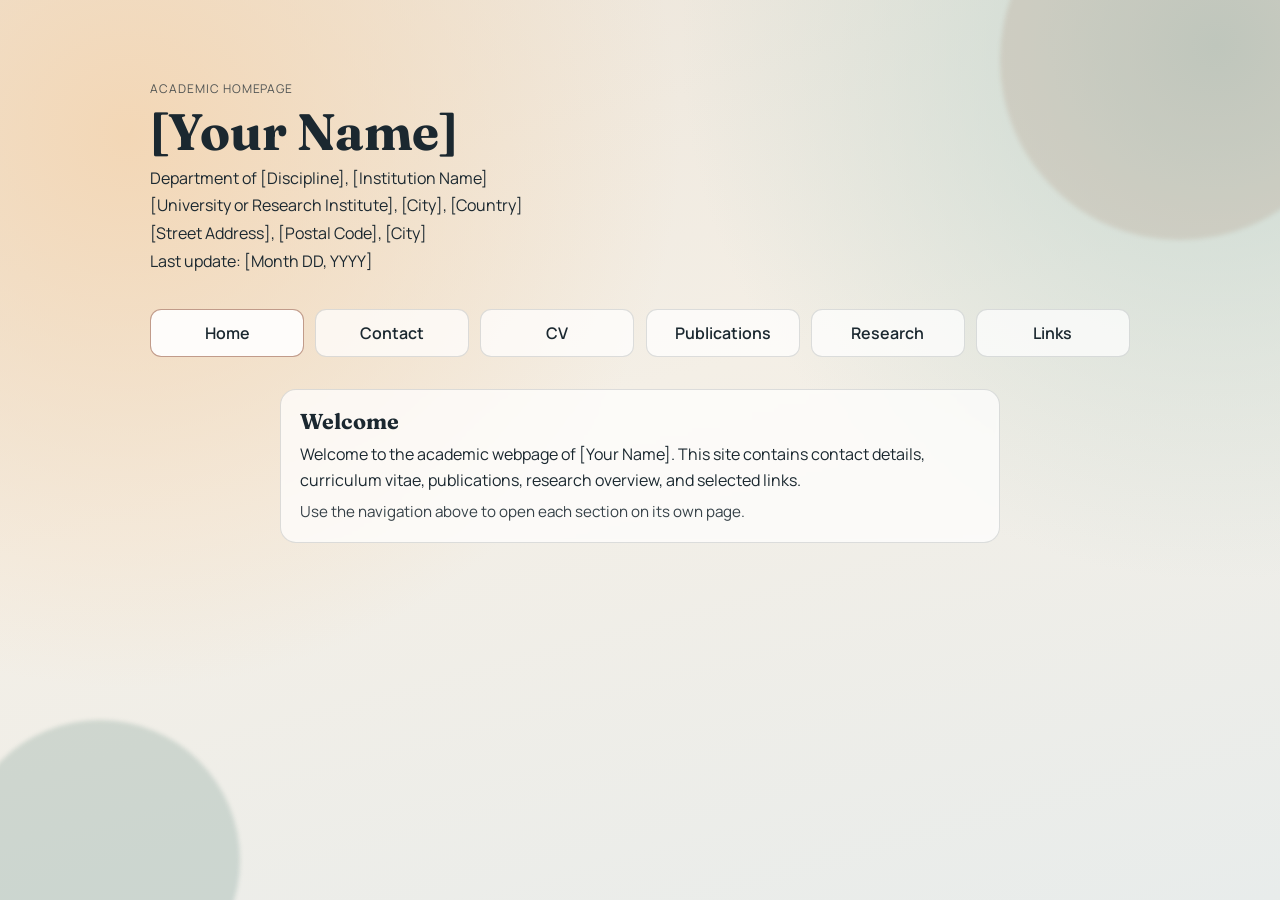
==== index.html @ 137142b9 "First draft" ====
<!DOCTYPE html>
<html lang="en">
<head>
  <meta charset="UTF-8" />
  <meta name="viewport" content="width=device-width, initial-scale=1.0" />
  <title>Miklos Redei | Portfolio</title>
  <link rel="preconnect" href="https://fonts.googleapis.com" />
  <link rel="preconnect" href="https://fonts.gstatic.com" crossorigin />
  <link href="https://fonts.googleapis.com/css2?family=Fraunces:wght@500;700&family=Manrope:wght@400;500;700&display=swap" rel="stylesheet" />
  <link rel="stylesheet" href="styles.css" />
</head>
<body>
  <div class="bg-shape bg-shape-a" aria-hidden="true"></div>
  <div class="bg-shape bg-shape-b" aria-hidden="true"></div>

  <header class="hero wrapper">
    <p class="eyebrow">Academic Homepage</p>
    <h1>[Your Name]</h1>
    <p class="subtitle">Department of [Discipline], [Institution Name]</p>
    <p class="subtitle">[University or Research Institute], [City], [Country]</p>
    <p class="address">[Street Address], [Postal Code], [City]</p>
    <p class="updated">Last update: [Month DD, YYYY]</p>
  </header>

  <nav class="wrapper nav-grid" aria-label="Section navigation">
    <a href="index.html" class="active" aria-current="page">Home</a>
    <a href="contact.html">Contact</a>
    <a href="cv.html">CV</a>
    <a href="publications.html">Publications</a>
    <a href="research.html">Research</a>
    <a href="links.html">Links</a>
  </nav>

  <main class="wrapper sections section-content">
    <section class="card">
      <h2>Welcome</h2>
      <p>Welcome to the academic webpage of [Your Name]. This site contains contact details, curriculum vitae, publications, research overview, and selected links.</p>
      <p class="note">Use the navigation above to open each section on its own page.</p>
    </section>
  </main>
</body>
</html>
---- styles.css ----
:root {
  --bg: #f4efe6;
  --surface: rgba(255, 255, 255, 0.72);
  --ink: #1b2830;
  --accent: #8f4c2f;
  --line: rgba(27, 40, 48, 0.14);
}

* {
  box-sizing: border-box;
}

body {
  margin: 0;
  min-height: 100vh;
  font-family: "Manrope", sans-serif;
  color: var(--ink);
  background:
    radial-gradient(circle at 10% 15%, #f3d7b6 0%, transparent 40%),
    radial-gradient(circle at 95% 5%, #c7d8d1 0%, transparent 36%),
    linear-gradient(165deg, #ece5da 0%, var(--bg) 45%, #e8eceb 100%);
  position: relative;
  overflow-x: hidden;
}

.wrapper {
  width: min(980px, 92vw);
  margin: 0 auto;
}

.bg-shape {
  position: fixed;
  z-index: -1;
  border-radius: 999px;
  filter: blur(2px);
}

.bg-shape-a {
  width: 360px;
  height: 360px;
  background: rgba(143, 76, 47, 0.12);
  top: -120px;
  right: -80px;
}

.bg-shape-b {
  width: 280px;
  height: 280px;
  background: rgba(34, 94, 82, 0.16);
  bottom: -100px;
  left: -40px;
}

.hero {
  padding: 5rem 0 2rem;
}

.eyebrow {
  margin: 0;
  text-transform: uppercase;
  letter-spacing: 0.08em;
  font-size: 0.75rem;
  opacity: 0.75;
}

h1 {
  margin: 0.5rem 0;
  font-family: "Fraunces", serif;
  font-size: clamp(2rem, 4vw, 3.2rem);
  line-height: 1.05;
}

.subtitle,
.address,
.updated {
  margin: 0.35rem 0;
}

.nav-grid {
  display: grid;
  grid-template-columns: repeat(auto-fit, minmax(140px, 1fr));
  gap: 0.7rem;
  padding-bottom: 2rem;
}

.nav-grid a {
  text-decoration: none;
  color: var(--ink);
  background: var(--surface);
  border: 1px solid var(--line);
  border-radius: 0.7rem;
  padding: 0.75rem 0.9rem;
  text-align: center;
  font-weight: 600;
  transition: transform 160ms ease, border-color 160ms ease;
}

.nav-grid a:hover {
  transform: translateY(-2px);
  border-color: rgba(143, 76, 47, 0.55);
}

.nav-grid a.active {
  border-color: rgba(143, 76, 47, 0.55);
  background: rgba(255, 255, 255, 0.9);
}

.sections {
  display: grid;
  gap: 1rem;
  padding-bottom: 3rem;
}

.section-content {
  max-width: 720px;
}

.card {
  background: var(--surface);
  border: 1px solid var(--line);
  border-radius: 1rem;
  padding: 1.1rem 1.2rem;
  backdrop-filter: blur(2px);
}

h2 {
  margin: 0 0 0.45rem;
  font-family: "Fraunces", serif;
  font-size: 1.35rem;
}

.card p {
  margin: 0;
  line-height: 1.6;
}

.card p + p {
  margin-top: 0.45rem;
}

.card a {
  color: var(--accent);
}

.note {
  font-size: 0.95rem;
  opacity: 0.88;
}

.clean-list {
  margin: 0;
  padding-left: 1.15rem;
  line-height: 1.6;
}

.clean-list li + li {
  margin-top: 0.35rem;
}

.wide-content {
  max-width: 960px;
}

.section-nav {
  display: grid;
  grid-template-columns: repeat(auto-fit, minmax(210px, 1fr));
  gap: 0.55rem;
}

.section-nav a {
  display: block;
  text-decoration: none;
  color: var(--ink);
  background: rgba(255, 255, 255, 0.64);
  border: 1px solid var(--line);
  border-radius: 0.65rem;
  padding: 0.65rem 0.75rem;
  font-weight: 600;
}

.section-nav a:hover {
  border-color: rgba(143, 76, 47, 0.55);
}

@media (max-width: 640px) {
  .hero {
    padding-top: 3.5rem;
  }

  .nav-grid a {
    font-size: 0.95rem;
  }
}
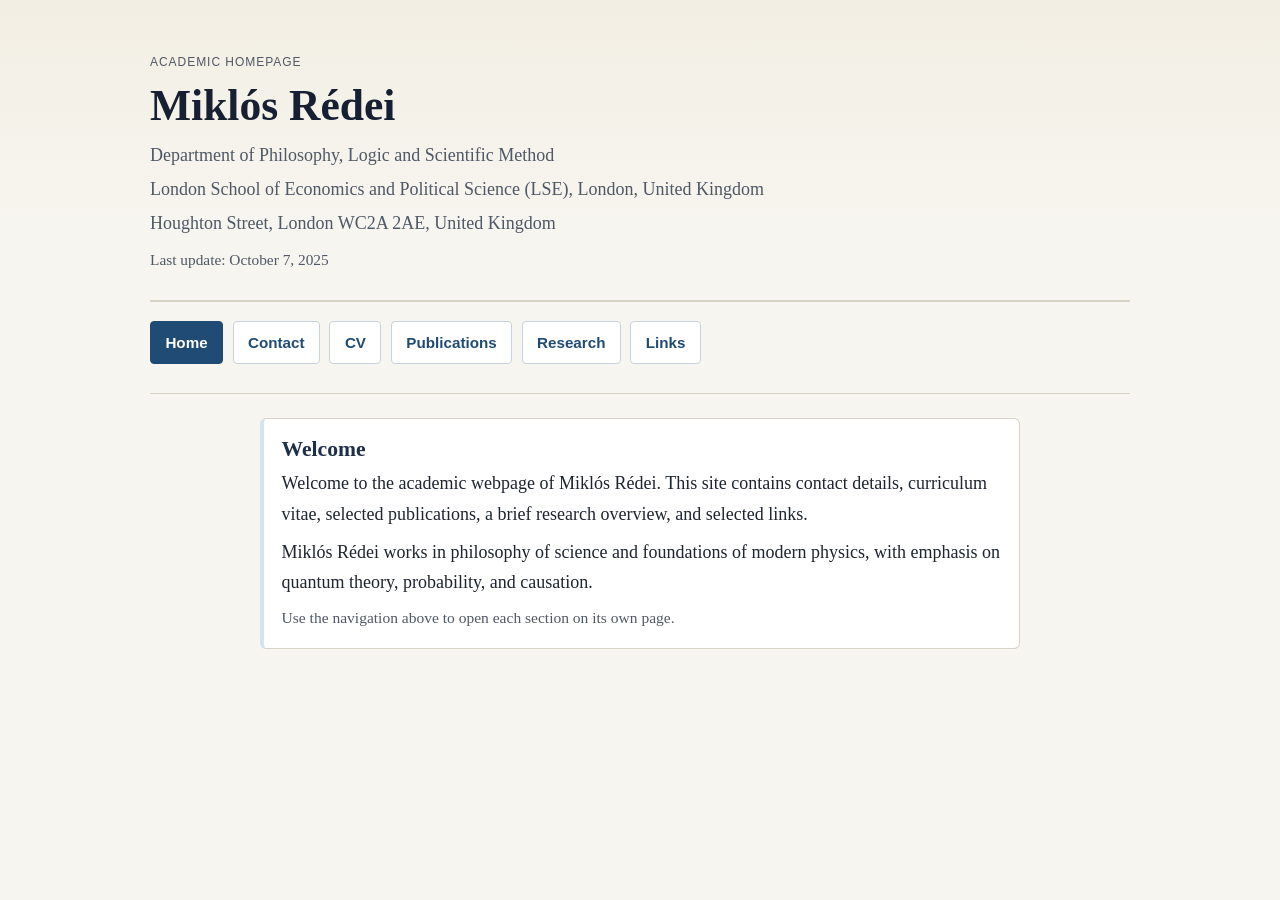
==== commit 5a0c4963: "Added information" ====
--- a/index.html
+++ b/index.html
@@ -3,11 +3,11 @@
 <head>
   <meta charset="UTF-8" />
   <meta name="viewport" content="width=device-width, initial-scale=1.0" />
-  <title>Miklos Redei | Portfolio</title>
+  <title>Miklós Rédei | Portfolio</title>
   <link rel="preconnect" href="https://fonts.googleapis.com" />
   <link rel="preconnect" href="https://fonts.gstatic.com" crossorigin />
   <link href="https://fonts.googleapis.com/css2?family=Fraunces:wght@500;700&family=Manrope:wght@400;500;700&display=swap" rel="stylesheet" />
-  <link rel="stylesheet" href="styles.css" />
+  <link rel="stylesheet" href="styles-professional.css" />
 </head>
 <body>
   <div class="bg-shape bg-shape-a" aria-hidden="true"></div>
@@ -15,11 +15,11 @@
 
   <header class="hero wrapper">
     <p class="eyebrow">Academic Homepage</p>
-    <h1>[Your Name]</h1>
-    <p class="subtitle">Department of [Discipline], [Institution Name]</p>
-    <p class="subtitle">[University or Research Institute], [City], [Country]</p>
-    <p class="address">[Street Address], [Postal Code], [City]</p>
-    <p class="updated">Last update: [Month DD, YYYY]</p>
+    <h1>Miklós Rédei</h1>
+    <p class="subtitle">Department of Philosophy, Logic and Scientific Method</p>
+    <p class="subtitle">London School of Economics and Political Science (LSE), London, United Kingdom</p>
+    <p class="address">Houghton Street, London WC2A 2AE, United Kingdom</p>
+    <p class="updated">Last update: October 7, 2025</p>
   </header>
 
   <nav class="wrapper nav-grid" aria-label="Section navigation">
@@ -34,7 +34,8 @@
   <main class="wrapper sections section-content">
     <section class="card">
       <h2>Welcome</h2>
-      <p>Welcome to the academic webpage of [Your Name]. This site contains contact details, curriculum vitae, publications, research overview, and selected links.</p>
+      <p>Welcome to the academic webpage of Miklós Rédei. This site contains contact details, curriculum vitae, selected publications, a brief research overview, and selected links.</p>
+      <p>Miklós Rédei works in philosophy of science and foundations of modern physics, with emphasis on quantum theory, probability, and causation.</p>
       <p class="note">Use the navigation above to open each section on its own page.</p>
     </section>
   </main>
--- a/styles-professional.css
+++ b/styles-professional.css
@@ -0,0 +1,205 @@
+:root {
+  --page-bg: #f7f5ef;
+  --paper: #ffffff;
+  --ink: #1f2530;
+  --muted: #4f5866;
+  --accent: #1f4b75;
+  --accent-soft: #d7e2ef;
+  --line: #d8d3c7;
+}
+
+* {
+  box-sizing: border-box;
+}
+
+body {
+  margin: 0;
+  min-height: 100vh;
+  background:
+    linear-gradient(180deg, #f2eee3 0%, var(--page-bg) 220px),
+    repeating-linear-gradient(
+      0deg,
+      rgba(31, 37, 48, 0.015) 0,
+      rgba(31, 37, 48, 0.015) 1px,
+      transparent 1px,
+      transparent 22px
+    );
+  color: var(--ink);
+  font-family: "Charter", "Iowan Old Style", "Palatino Linotype", Palatino, "Book Antiqua", Georgia, serif;
+  font-size: 18px;
+  line-height: 1.7;
+}
+
+.wrapper {
+  width: min(980px, 92vw);
+  margin: 0 auto;
+}
+
+.bg-shape {
+  display: none;
+}
+
+.hero {
+  padding: 3.25rem 0 1.5rem;
+  border-bottom: 2px solid var(--line);
+}
+
+.eyebrow {
+  margin: 0;
+  color: var(--muted);
+  letter-spacing: 0.08em;
+  text-transform: uppercase;
+  font-size: 0.75rem;
+  font-family: "Trebuchet MS", "Gill Sans", "Segoe UI", sans-serif;
+}
+
+h1 {
+  margin: 0.5rem 0 0.6rem;
+  font-size: clamp(2rem, 3.4vw, 3rem);
+  line-height: 1.15;
+  color: #172033;
+}
+
+.subtitle,
+.address,
+.updated {
+  margin: 0.2rem 0;
+  color: var(--muted);
+}
+
+.updated {
+  margin-top: 0.55rem;
+  font-size: 0.96rem;
+}
+
+.nav-grid {
+  display: flex;
+  flex-wrap: wrap;
+  gap: 0.6rem;
+  padding: 1.2rem 0 1.8rem;
+  border-bottom: 1px solid var(--line);
+}
+
+.nav-grid a {
+  text-decoration: none;
+  color: var(--accent);
+  background: var(--paper);
+  border: 1px solid #c7d2e0;
+  padding: 0.46rem 0.9rem;
+  border-radius: 4px;
+  font-family: "Trebuchet MS", "Gill Sans", "Segoe UI", sans-serif;
+  font-size: 0.95rem;
+  font-weight: 600;
+  transition: background-color 120ms ease, color 120ms ease, border-color 120ms ease;
+}
+
+.nav-grid a:hover,
+.nav-grid a:focus-visible {
+  border-color: var(--accent);
+  background: #f4f8fd;
+}
+
+.nav-grid a.active {
+  background: var(--accent);
+  border-color: var(--accent);
+  color: #fff;
+}
+
+.sections {
+  display: grid;
+  gap: 1rem;
+  padding: 1.5rem 0 2.8rem;
+}
+
+.section-content {
+  max-width: 760px;
+}
+
+.wide-content {
+  max-width: 960px;
+}
+
+.card {
+  background: var(--paper);
+  border: 1px solid var(--line);
+  border-left: 4px solid var(--accent-soft);
+  border-radius: 6px;
+  padding: 1.05rem 1.1rem;
+}
+
+h2 {
+  margin: 0 0 0.35rem;
+  color: #1e2f47;
+  font-size: 1.35rem;
+  line-height: 1.25;
+}
+
+.card p {
+  margin: 0;
+}
+
+.card p + p {
+  margin-top: 0.45rem;
+}
+
+.card a {
+  color: var(--accent);
+  text-underline-offset: 2px;
+}
+
+.note {
+  color: var(--muted);
+  font-size: 0.97rem;
+}
+
+.clean-list {
+  margin: 0;
+  padding-left: 1.2rem;
+}
+
+.clean-list li + li {
+  margin-top: 0.3rem;
+}
+
+.section-nav {
+  display: grid;
+  grid-template-columns: repeat(auto-fit, minmax(220px, 1fr));
+  gap: 0.5rem;
+}
+
+.section-nav a {
+  display: block;
+  text-decoration: none;
+  color: var(--ink);
+  border: 1px solid var(--line);
+  border-radius: 4px;
+  background: #fcfbf8;
+  padding: 0.55rem 0.7rem;
+  font-family: "Trebuchet MS", "Gill Sans", "Segoe UI", sans-serif;
+  font-size: 0.95rem;
+  font-weight: 600;
+}
+
+.section-nav a:hover,
+.section-nav a:focus-visible {
+  border-color: #b9c6d8;
+  background: #f7fafd;
+}
+
+@media (max-width: 700px) {
+  body {
+    font-size: 17px;
+  }
+
+  .hero {
+    padding-top: 2.4rem;
+  }
+
+  .nav-grid {
+    gap: 0.45rem;
+  }
+
+  .nav-grid a {
+    padding: 0.42rem 0.75rem;
+  }
+}
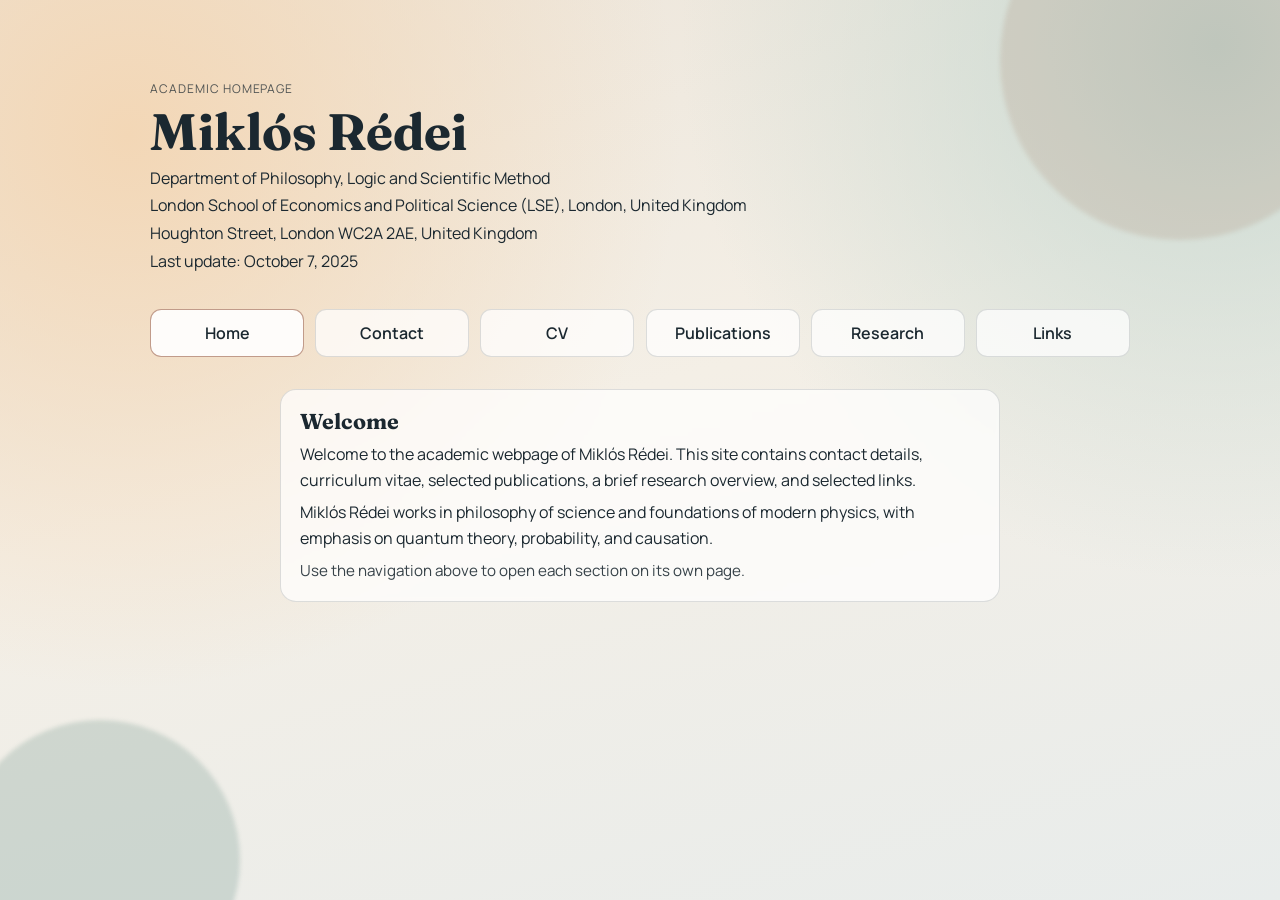
==== commit 2c6bb0cf: "Modifying webpage" ====
--- a/index.html
+++ b/index.html
@@ -7,7 +7,7 @@
   <link rel="preconnect" href="https://fonts.googleapis.com" />
   <link rel="preconnect" href="https://fonts.gstatic.com" crossorigin />
   <link href="https://fonts.googleapis.com/css2?family=Fraunces:wght@500;700&family=Manrope:wght@400;500;700&display=swap" rel="stylesheet" />
-  <link rel="stylesheet" href="styles-professional.css" />
+  <link rel="stylesheet" href="styles.css" />
 </head>
 <body>
   <div class="bg-shape bg-shape-a" aria-hidden="true"></div>
--- a/styles.css
+++ b/styles.css
@@ -0,0 +1,193 @@
+:root {
+  --bg: #f4efe6;
+  --surface: rgba(255, 255, 255, 0.72);
+  --ink: #1b2830;
+  --accent: #8f4c2f;
+  --line: rgba(27, 40, 48, 0.14);
+}
+
+* {
+  box-sizing: border-box;
+}
+
+body {
+  margin: 0;
+  min-height: 100vh;
+  font-family: "Manrope", sans-serif;
+  color: var(--ink);
+  background:
+    radial-gradient(circle at 10% 15%, #f3d7b6 0%, transparent 40%),
+    radial-gradient(circle at 95% 5%, #c7d8d1 0%, transparent 36%),
+    linear-gradient(165deg, #ece5da 0%, var(--bg) 45%, #e8eceb 100%);
+  position: relative;
+  overflow-x: hidden;
+}
+
+.wrapper {
+  width: min(980px, 92vw);
+  margin: 0 auto;
+}
+
+.bg-shape {
+  position: fixed;
+  z-index: -1;
+  border-radius: 999px;
+  filter: blur(2px);
+}
+
+.bg-shape-a {
+  width: 360px;
+  height: 360px;
+  background: rgba(143, 76, 47, 0.12);
+  top: -120px;
+  right: -80px;
+}
+
+.bg-shape-b {
+  width: 280px;
+  height: 280px;
+  background: rgba(34, 94, 82, 0.16);
+  bottom: -100px;
+  left: -40px;
+}
+
+.hero {
+  padding: 5rem 0 2rem;
+}
+
+.eyebrow {
+  margin: 0;
+  text-transform: uppercase;
+  letter-spacing: 0.08em;
+  font-size: 0.75rem;
+  opacity: 0.75;
+}
+
+h1 {
+  margin: 0.5rem 0;
+  font-family: "Fraunces", serif;
+  font-size: clamp(2rem, 4vw, 3.2rem);
+  line-height: 1.05;
+}
+
+.subtitle,
+.address,
+.updated {
+  margin: 0.35rem 0;
+}
+
+.nav-grid {
+  display: grid;
+  grid-template-columns: repeat(auto-fit, minmax(140px, 1fr));
+  gap: 0.7rem;
+  padding-bottom: 2rem;
+}
+
+.nav-grid a {
+  text-decoration: none;
+  color: var(--ink);
+  background: var(--surface);
+  border: 1px solid var(--line);
+  border-radius: 0.7rem;
+  padding: 0.75rem 0.9rem;
+  text-align: center;
+  font-weight: 600;
+  transition: transform 160ms ease, border-color 160ms ease;
+}
+
+.nav-grid a:hover {
+  transform: translateY(-2px);
+  border-color: rgba(143, 76, 47, 0.55);
+}
+
+.nav-grid a.active {
+  border-color: rgba(143, 76, 47, 0.55);
+  background: rgba(255, 255, 255, 0.9);
+}
+
+.sections {
+  display: grid;
+  gap: 1rem;
+  padding-bottom: 3rem;
+}
+
+.section-content {
+  max-width: 720px;
+}
+
+.card {
+  background: var(--surface);
+  border: 1px solid var(--line);
+  border-radius: 1rem;
+  padding: 1.1rem 1.2rem;
+  backdrop-filter: blur(2px);
+}
+
+h2 {
+  margin: 0 0 0.45rem;
+  font-family: "Fraunces", serif;
+  font-size: 1.35rem;
+}
+
+.card p {
+  margin: 0;
+  line-height: 1.6;
+}
+
+.card p + p {
+  margin-top: 0.45rem;
+}
+
+.card a {
+  color: var(--accent);
+}
+
+.note {
+  font-size: 0.95rem;
+  opacity: 0.88;
+}
+
+.clean-list {
+  margin: 0;
+  padding-left: 1.15rem;
+  line-height: 1.6;
+}
+
+.clean-list li + li {
+  margin-top: 0.35rem;
+}
+
+.wide-content {
+  max-width: 960px;
+}
+
+.section-nav {
+  display: grid;
+  grid-template-columns: repeat(auto-fit, minmax(210px, 1fr));
+  gap: 0.55rem;
+}
+
+.section-nav a {
+  display: block;
+  text-decoration: none;
+  color: var(--ink);
+  background: rgba(255, 255, 255, 0.64);
+  border: 1px solid var(--line);
+  border-radius: 0.65rem;
+  padding: 0.65rem 0.75rem;
+  font-weight: 600;
+}
+
+.section-nav a:hover {
+  border-color: rgba(143, 76, 47, 0.55);
+}
+
+@media (max-width: 640px) {
+  .hero {
+    padding-top: 3.5rem;
+  }
+
+  .nav-grid a {
+    font-size: 0.95rem;
+  }
+}
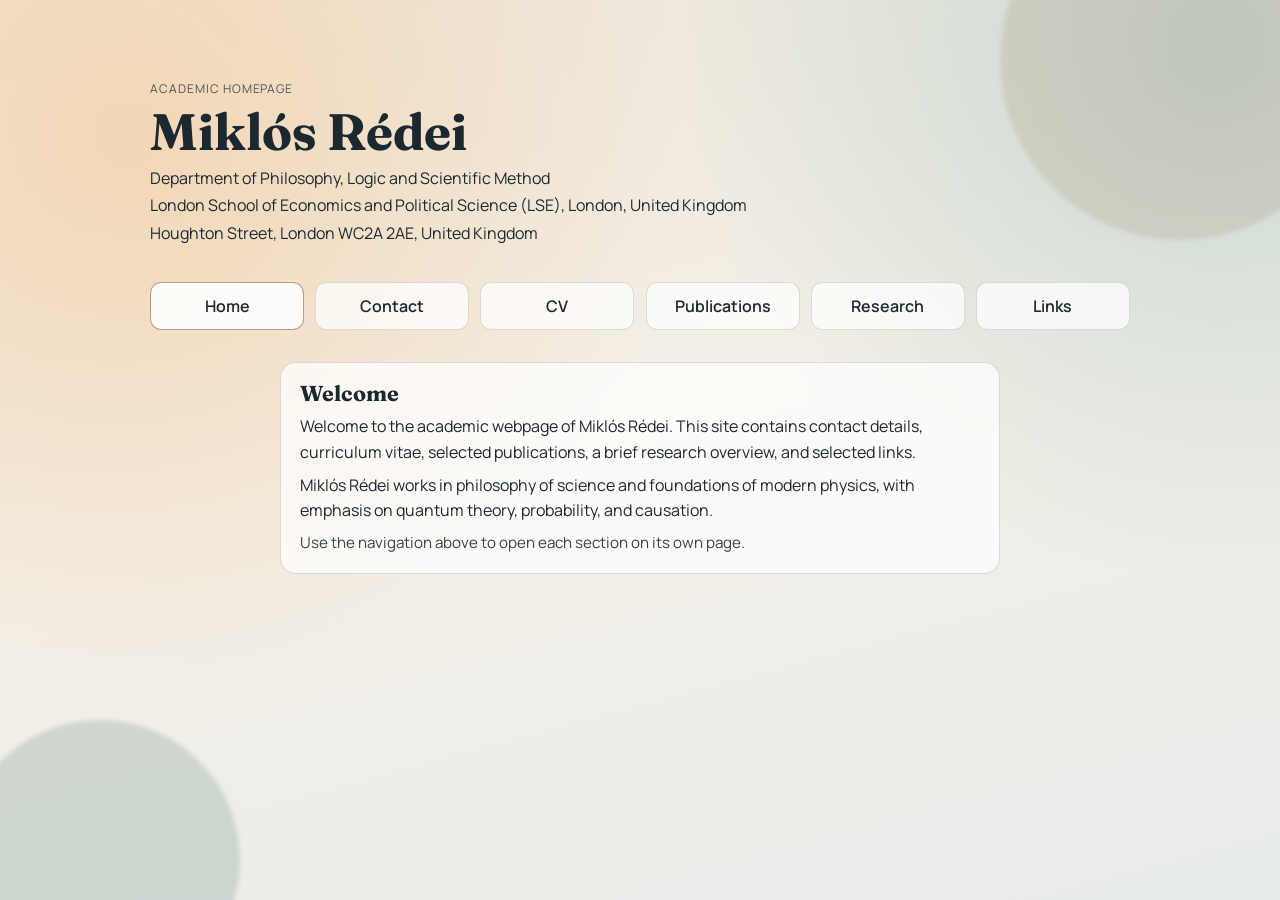
==== commit 8621db3a: "Modifying content" ====
--- a/index.html
+++ b/index.html
@@ -19,7 +19,7 @@
     <p class="subtitle">Department of Philosophy, Logic and Scientific Method</p>
     <p class="subtitle">London School of Economics and Political Science (LSE), London, United Kingdom</p>
     <p class="address">Houghton Street, London WC2A 2AE, United Kingdom</p>
-    <p class="updated">Last update: October 7, 2025</p>
+    <!-- <p class="updated">Last update: October 7, 2025</p> -->
   </header>
 
   <nav class="wrapper nav-grid" aria-label="Section navigation">
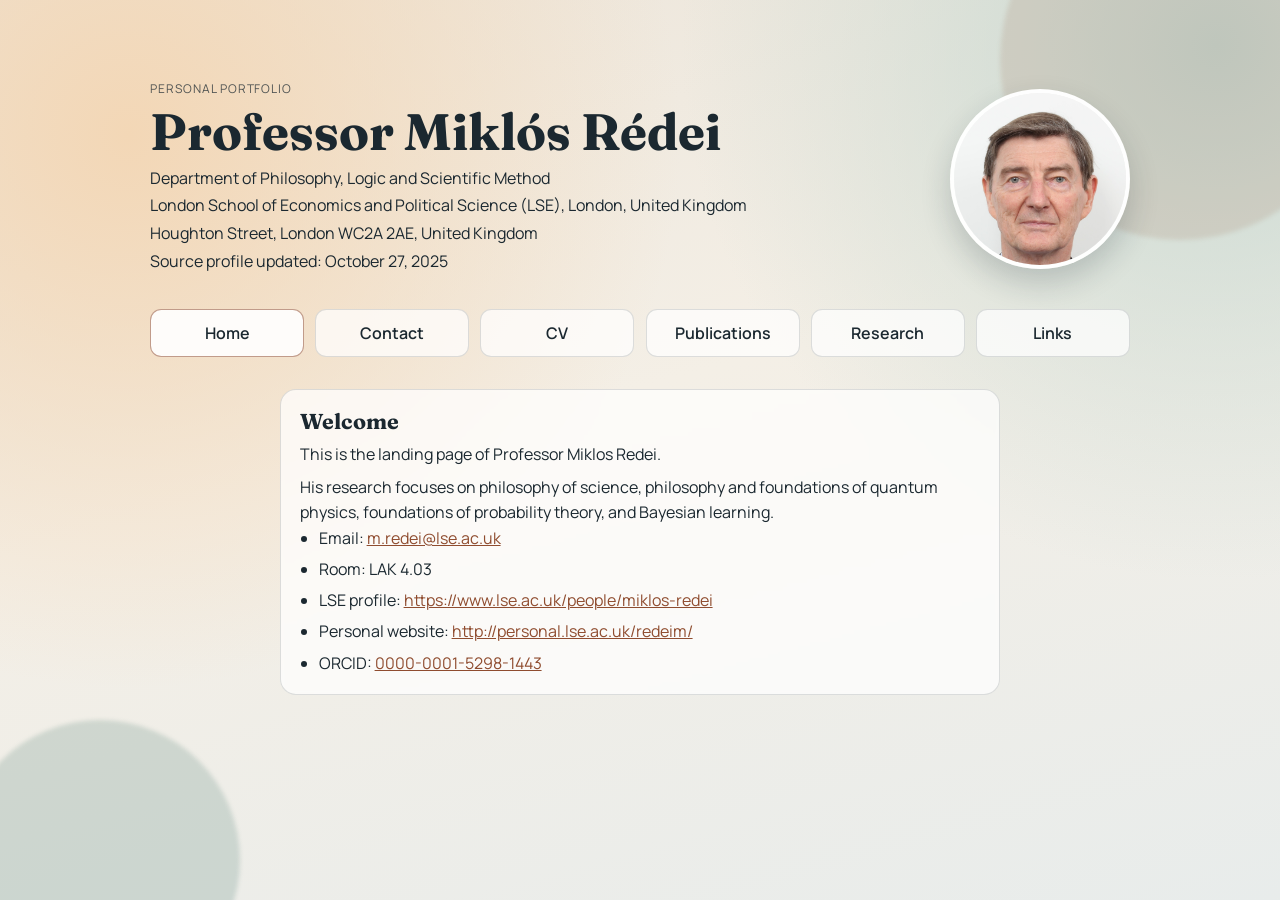
==== commit 261b5e81: "Fixing links" ====
--- a/index.html
+++ b/index.html
@@ -1,9 +1,9 @@
-<!DOCTYPE html>
+﻿<!DOCTYPE html>
 <html lang="en">
 <head>
   <meta charset="UTF-8" />
   <meta name="viewport" content="width=device-width, initial-scale=1.0" />
-  <title>Miklós Rédei | Portfolio</title>
+  <title>Professor Miklos Redei | Home</title>
   <link rel="preconnect" href="https://fonts.googleapis.com" />
   <link rel="preconnect" href="https://fonts.gstatic.com" crossorigin />
   <link href="https://fonts.googleapis.com/css2?family=Fraunces:wght@500;700&family=Manrope:wght@400;500;700&display=swap" rel="stylesheet" />
@@ -13,13 +13,18 @@
   <div class="bg-shape bg-shape-a" aria-hidden="true"></div>
   <div class="bg-shape bg-shape-b" aria-hidden="true"></div>
 
-  <header class="hero wrapper">
-    <p class="eyebrow">Academic Homepage</p>
-    <h1>Miklós Rédei</h1>
-    <p class="subtitle">Department of Philosophy, Logic and Scientific Method</p>
-    <p class="subtitle">London School of Economics and Political Science (LSE), London, United Kingdom</p>
-    <p class="address">Houghton Street, London WC2A 2AE, United Kingdom</p>
-    <!-- <p class="updated">Last update: October 7, 2025</p> -->
+  <header class="hero wrapper home-hero">
+    <figure class="profile-circle">
+      <img src="Photo-February-2024.jpg" alt="Portrait of Professor Miklos Redei" />
+    </figure>
+    <div class="hero-copy">
+      <p class="eyebrow">Personal Portfolio</p>
+      <h1>Professor Miklós Rédei</h1>
+      <p class="subtitle">Department of Philosophy, Logic and Scientific Method</p>
+      <p class="subtitle">London School of Economics and Political Science (LSE), London, United Kingdom</p>
+      <p class="address">Houghton Street, London WC2A 2AE, United Kingdom</p>
+      <p class="updated">Source profile updated: October 27, 2025</p>
+    </div>
   </header>
 
   <nav class="wrapper nav-grid" aria-label="Section navigation">
@@ -34,9 +39,16 @@
   <main class="wrapper sections section-content">
     <section class="card">
       <h2>Welcome</h2>
-      <p>Welcome to the academic webpage of Miklós Rédei. This site contains contact details, curriculum vitae, selected publications, a brief research overview, and selected links.</p>
-      <p>Miklós Rédei works in philosophy of science and foundations of modern physics, with emphasis on quantum theory, probability, and causation.</p>
-      <p class="note">Use the navigation above to open each section on its own page.</p>
+      <p>This is the landing page of Professor Miklos Redei.</p>
+      <p>His research focuses on philosophy of science, philosophy and foundations of quantum physics, foundations of probability theory, and Bayesian learning.</p>
+      <ul class="clean-list">
+        <li>Email: <a href="mailto:m.redei@lse.ac.uk">m.redei@lse.ac.uk</a></li>
+        <li>Room: LAK 4.03</li>
+        <li>LSE profile: <a href="www.lse.ac.uk/people/miklos-redei">https://www.lse.ac.uk/people/miklos-redei</a></li>
+        <li>Personal website: <a href="personal.lse.ac.uk/redeim/">http://personal.lse.ac.uk/redeim/</a></li>
+        <!-- <li>CV: <a href="https://lse.ac.uk/person/CV-Miklos-Redei.pdf">https://lse.ac.uk/person/CV-Miklos-Redei.pdf</a></li> -->
+        <li>ORCID: <a href="https://orcid.org/0000-0001-5298-1443">0000-0001-5298-1443</a></li>
+      </ul>
     </section>
   </main>
 </body>
--- a/styles.css
+++ b/styles.css
@@ -53,6 +53,40 @@
 
 .hero {
   padding: 5rem 0 2rem;
+}
+
+.home-hero {
+  display: grid;
+  grid-template-columns: 1fr 180px;
+  grid-template-areas: "copy photo";
+  gap: 1.35rem;
+  align-items: center;
+}
+
+.profile-circle {
+  grid-area: photo;
+  justify-self: end;
+  width: 180px;
+  height: 180px;
+  margin: 0;
+  border-radius: 50%;
+  overflow: hidden;
+  border: 4px solid rgba(255, 255, 255, 0.9);
+  box-shadow: 0 14px 30px rgba(27, 40, 48, 0.2);
+  background: rgba(255, 255, 255, 0.72);
+}
+
+.profile-circle img {
+  width: 100%;
+  height: 100%;
+  display: block;
+  object-fit: cover;
+  object-position: center 20%;
+}
+
+.hero-copy {
+  grid-area: copy;
+  min-width: 0;
 }
 
 .eyebrow {
@@ -183,6 +217,21 @@
 }
 
 @media (max-width: 640px) {
+  .home-hero {
+    grid-template-columns: 1fr;
+    grid-template-areas:
+      "photo"
+      "copy";
+    gap: 1rem;
+    text-align: center;
+  }
+
+  .profile-circle {
+    width: 146px;
+    height: 146px;
+    margin: 0 auto;
+  }
+
   .hero {
     padding-top: 3.5rem;
   }
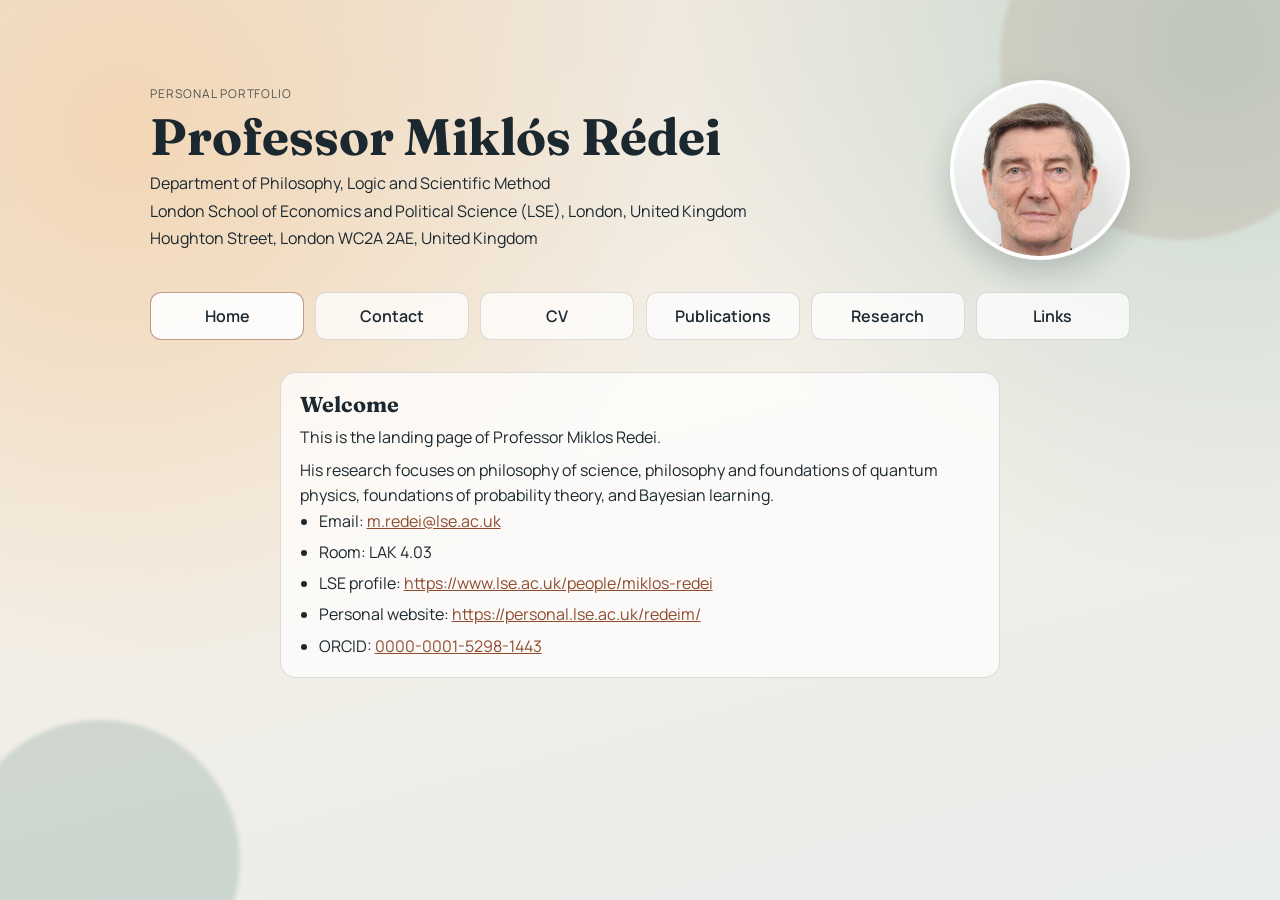
==== commit 9a228c75: "publications and links updated" ====
--- a/index.html
+++ b/index.html
@@ -23,7 +23,7 @@
       <p class="subtitle">Department of Philosophy, Logic and Scientific Method</p>
       <p class="subtitle">London School of Economics and Political Science (LSE), London, United Kingdom</p>
       <p class="address">Houghton Street, London WC2A 2AE, United Kingdom</p>
-      <p class="updated">Source profile updated: October 27, 2025</p>
+      <!-- <p class="updated">Source profile updated: October 27, 2025</p> -->
     </div>
   </header>
 
@@ -44,8 +44,8 @@
       <ul class="clean-list">
         <li>Email: <a href="mailto:m.redei@lse.ac.uk">m.redei@lse.ac.uk</a></li>
         <li>Room: LAK 4.03</li>
-        <li>LSE profile: <a href="www.lse.ac.uk/people/miklos-redei">https://www.lse.ac.uk/people/miklos-redei</a></li>
-        <li>Personal website: <a href="personal.lse.ac.uk/redeim/">http://personal.lse.ac.uk/redeim/</a></li>
+        <li>LSE profile: <a href="https://www.lse.ac.uk/people/miklos-redei">https://www.lse.ac.uk/people/miklos-redei</a></li>
+        <li>Personal website: <a href="https://personal.lse.ac.uk/redeim/">https://personal.lse.ac.uk/redeim/</a></li>
         <!-- <li>CV: <a href="https://lse.ac.uk/person/CV-Miklos-Redei.pdf">https://lse.ac.uk/person/CV-Miklos-Redei.pdf</a></li> -->
         <li>ORCID: <a href="https://orcid.org/0000-0001-5298-1443">0000-0001-5298-1443</a></li>
       </ul>
